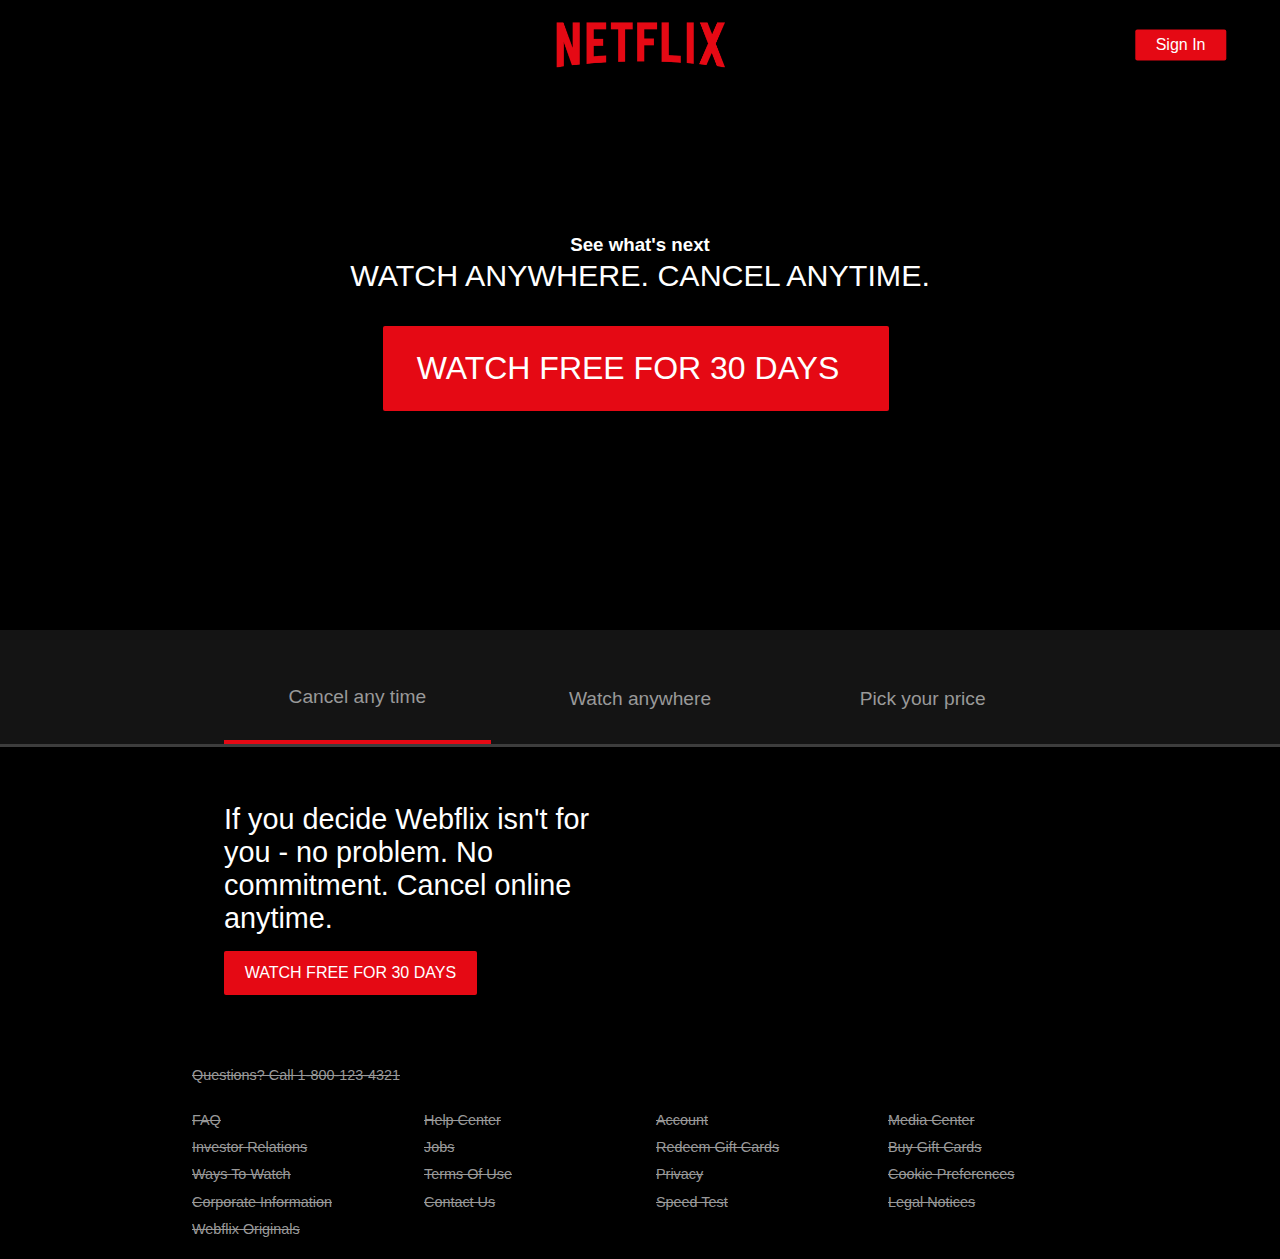
==== index.html @ 85d93639 "Update and rename landingPage.html to index.html" ====
<!DOCTYPE html>
<html lang="en">
<head>
    <meta charset="UTF-8">
    <meta name="viewport" content="width=device-width, initial-scale=1.0">
    <title>Webflix ®</title>

    <script src="https://kit.fontawesome.com/f446c5286b.js" crossorigin="anonymous"></script>
    <link rel="stylesheet" href="webflix.css">

</head>
<body>

    <header class="showcase">
        <div class="showcase-top">
            <img src="nflixlogo.png" alt="" />
            <a href="#" class="btn btn-round">Sign In</a>
        </div>

        <div class="showcase-content">
           <h3>See what's next</h3> 
           <p>Watch anywhere. Cancel anytime.</p>
           <a href="#" class="btn btn-xl">Watch free for 30 days <i class="fas fa-chevron-right btn-icon"></i></a>
        </div>
    </header>

    <section class="tabs">
        <div class="container">
            <div id="tab-1" class="tab-item tab-border">
                <i class="fas fa-door-open fa-3x"></i>
                <p class="hide-sm">Cancel any time</p>
            </div>

            <div id="tab-2" class="tab-item">
                <i class="fas fa-tablet-alt fa-3x"></i>
                <p class="hide-sm">Watch anywhere</p>
            </div>

            <div id="tab-3" class="tab-item">
                <i class="fas fa-tags fa-3x"></i>
                <p class="hide-sm">Pick your price</p>
            </div>
        </div>
    </section>


    <section class="tab-content">
        <div class="container">
            <!-- Tab 1 -->
            <div id="tab-1-content" class="tab-content-item show">
                <div class="tab-1-content-inner">
                    <div>
                        <p class="text-lg">
                            If you decide Webflix isn't for you - no problem. No commitment.
                            Cancel online anytime.
                        </p>
                        <a href="#" class="btn btn-lg">Watch Free For 30 Days</a>
                    </div>
                    <img src="https://i.ibb.co/J2xDJV7/tab-content-1.png" alt="" />
                </div>
            </div>


	<!-- Tab 2 -->
    <div id="tab-2-content" class="tab-content-item">
        <div class="tab-2-content-top">
            <p class="text-lg">
                Watch TV shows and movies anytime, anywhere — personalized for
                you.
            </p>
            <a href="#" class="btn btn-lg">Watch Free For 30 Days</a>
        </div>
        <div class="tab-2-content-bottom">
            <div>
                <img src="https://i.ibb.co/DpdN7Gn/tab-content-2-1.png" alt="" />
                <p class="text-md">
                    Watch on your TV
                </p>
                <p class="text-dark">
                    Smart TVs, PlayStation, Xbox, Chromecast, Apple TV, Blu-ray
                    players and more.
                </p>
            </div>
            <div>
                <img src="https://i.ibb.co/R3r1SPX/tab-content-2-2.png" alt="" />
                <p class="text-md">
                    Watch instantly or download for later
                </p>
                <p class="text-dark">
                    Available on phone and tablet, wherever you go.
                </p>
            </div>
            <div>
                <img src="https://i.ibb.co/gDhnwWn/tab-content-2-3.png" alt="" />
                <p class="text-md">
                    Use any computer
                </p>
                <p class="text-dark">
                    Watch now on Webflix.com.
                </p>
            </div>
        </div>
    </div>




    <!-- Tab 3 -->
    <div id="tab-3-content" class="tab-content-item">
        <div class="text-center">
            <p class="text-lg">
                Choose one plan and watch everything on Webflix !
            </p>
            <a href="#" class="btn btn-lg">Watch "Free of a Fee" For 30 Days</a>
        </div>




    	<table class="table">
		<thead>
		<tr>
			<th></th>
			<th>Basic</th>
			<th>Standard</th>
			<th>Premium</th>
		</tr>
		</thead>
		<tbody>
		<tr>
			<td>Monthly price after free month ends on 6/19/19</td>
			<td>$ 9.99</td>
			<td>$ 13.99</td>
			<td>$ 16.99</td>
		</tr>
		<tr>
			<td>HD Available</td>
			<td><i class="fas fa-times"></i></td>
			<td><i class="fas fa-check"></i></td>
			<td><i class="fas fa-check"></i></td>
		</tr>
		<tr>
			<td>Ultra HD Available</td>
			<td><i class="fas fa-times"></i></td>
			<td><i class="fas fa-times"></i></td>
			<td><i class="fas fa-check"></i></td>
		</tr>
		<tr>
			<td>Screens you can watch on at the same time</td>
			<td>1</td>
			<td>2</td>
			<td>4</td>
		</tr>
		<tr>
			<td>Watch on your laptop, TV, phone and tablet</td>
			<td><i class="fas fa-check"></i></td>
			<td><i class="fas fa-check"></i></td>
			<td><i class="fas fa-check"></i></td>
		</tr>
		<tr>
			<td>Unlimited movies and TV shows</td>
			<td><i class="fas fa-check"></i></td>
			<td><i class="fas fa-check"></i></td>
			<td><i class="fas fa-check"></i></td>
		</tr>
		<tr>
			<td>Cancel anytime</td>
			<td><i class="fas fa-check"></i></td>
			<td><i class="fas fa-check"></i></td>
			<td><i class="fas fa-check"></i></td>
		</tr>
		<tr>
			<td>First month free</td>
			<td><i class="fas fa-check"></i></td>
			<td><i class="fas fa-check"></i></td>
			<td><i class="fas fa-check"></i></td>
		</tr>
	        </tbody>
	      </table>
	     </div>
	  </div>
	</section>



	<footer class="footer">
	<p>Questions? Call 1-800-123-4321</p>
	<div class="footer-cols">
		<ul>
			<li><a href="#">FAQ</a></li>
			<li><a href="#">Investor Relations</a></li>
			<li><a href="#">Ways To Watch</a></li>
			<li><a href="#">Corporate Information</a></li>
			<li><a href="#">Webflix Originals</a></li>
		</ul>
		<ul>
			<li><a href="#">Help Center</a></li>
			<li><a href="#">Jobs</a></li>
			<li><a href="#">Terms Of Use</a></li>
			<li><a href="#">Contact Us</a></li>
		</ul>
		<ul>
			<li><a href="#">Account</a></li>
			<li><a href="#">Redeem Gift Cards</a></li>
			<li><a href="#">Privacy</a></li>
			<li><a href="#">Speed Test</a></li>
		</ul>
		<ul>
			<li><a href="#">Media Center</a></li>
			<li><a href="#">Buy Gift Cards</a></li>
			<li><a href="#">Cookie Preferences</a></li>
			<li><a href="#">Legal Notices</a></li>
		</ul>
	</div>
	</footer>

    <script src="webflix.js"></script>
    
</body>
</html>
---- webflix.css ----
/* Global Styles */
:root {
	--primary-color: #E50914;
	--dark-color: #141414;
	--light-color: #F8F8FF;
}

body::-webkit-scrollbar {
	display: none;
  }
  
  /* Hide scrollbar for IE, Edge and Firefox */
  body {
	-ms-overflow-style: none;  /* IE and Edge */
	scrollbar-width: none;  /* Firefox */
  }

* {
	box-sizing: border-box;
	margin: 0;
	padding: 0;
}

body {
	font-family: 'Arial', sans-serif;
	-webkit-font-smoothing: antialiased;
	background: #000;
	color: #999;
}

ul {
	list-style: none;
}

h1,
h2,
h3,
h4 {
	color: #fff;
}

a {
	color: #fff;
	text-decoration: none;
}

p {
	margin: 0.5rem 0;
}

img {
	width: 100%;
}

.showcase {
	width: 100%;
	height: 70vh;
	position: relative;
	background: url('https://i.ibb.co/vXqDmnh/background.jpg') no-repeat center center/cover;
}

.showcase::after {
	content: '';
	position: absolute;
	top: 0;
	left: 0;
	width: 100%;
	height: 100%;
	z-index: 1;
	background: rgba(0, 0, 0, 0.6);
	box-shadow: inset 120px 100px 250px #000000, inset -120px -100px 250px #000000;
}

.showcase-top {
	position: relative;
	z-index: 2;
	height: 90px;
}

.showcase-top img {
	width: 170px;
	position: absolute;
	top: 50%;
	left: 50%;
	transform: translate(-50%, -50%);
	margin-left: 0;
}

.showcase-top a {
	position: absolute;
	top: 50%;
	right: 0;
	transform: translate(-50%, -50%);
}

.showcase-content {
	position: relative;
	z-index: 2;
	width: 65%;
	margin: auto;
	display: flex;
	flex-direction: column;
	justify-content: center;
	align-items: center;
	text-align: center;
	margin-top: 9rem;
}

.showcase-content h1 {
	font-weight: 700;
	font-size: 5.2rem;
	line-height: 1.1;
	margin: 0 0 4rem;
}

.showcase-content p {
	text-transform: uppercase;
	color: #fff;
	font-weight: 400;
	font-size: 1.9rem;
	line-height: 1.25;
	margin: 0 0 2rem;
}

/* Tabs */
.tabs {
	background: var(--dark-color);
	padding-top: 1rem;
	border-bottom: 3px solid #3d3d3d;
	border-right: none;
}

.tabs .container {
	display: grid;
	grid-template-columns: repeat(3, 1fr);
	grid-gap: 1rem;
	align-items: center;
	justify-content: center;
	text-align: center;
}

.tabs p {
	font-size: 1.2rem;
	padding-top: 0.5rem;
}

.tabs .container > div {
	padding: 1.5rem 0;
}

.tabs .container > div:hover {
	color: #fff;
	cursor: pointer;
}

.tab-border {
	border-bottom: var(--primary-color) 4px solid;
}

/* Tab Content */
.tab-content {
	padding: 3rem 0;
	background: #000;
	color: #fff;
}

/* Hide initial content */
#tab-1-content,
#tab-2-content,
#tab-3-content {
	display: none;
	opacity: 0;
}

.show {
	display: block !important;
	opacity: 1 !important;
	transition: all 1000 ease-in;
}

#tab-1-content .tab-1-content-inner {
	display: grid;
	grid-template-columns: repeat(2, 1fr);
	grid-gap: 2rem;
	align-items: center;
	justify-content: center;
}

#tab-2-content .tab-2-content-top {
	display: grid;
	grid-template-columns: 2fr 1fr;
	grid-gap: 1rem;
	justify-content: center;
	align-items: center;
}

#tab-2-content .tab-2-content-bottom {
	margin-top: 2rem;
	display: grid;
	grid-template-columns: repeat(3, 1fr);
	grid-gap: 2rem;
	text-align: center;
}

.table {
	width: 100%;
	margin-top: 2rem;
	border-collapse: collapse;
	border-spacing: 0;
}

.table thead th {
	text-transform: uppercase;
	padding: 0.8rem;
}

.table tbody {
	display: table-row-group;
	vertical-align: middle;
	border-color: inherit;
}

.table tbody tr td {
	color: #999;
	padding: 0.8rem 1.2rem;
	text-align: center;
}

.table tbody tr td:first-child {
	text-align: left;
}

.table tbody tr:nth-child(odd) {
	background: #222;
}

.footer {
	max-width: 70%;
	margin: 1rem auto;
	overflow: auto;
}

.footer,
.footer a {
	color: #999;
	font-size: 0.9rem;
	text-decoration: line-through;
}

.footer p {
	margin-bottom: 1.5rem;
}

.footer .footer-cols {
	display: grid;
	grid-template-columns: repeat(4, 1fr);
	grid-gap: 2rem;
}

.footer li {
	line-height: 1.9;
}

.footer .lang-select {
	margin-top: 2rem;
	color: #999;
	background-color: #000;
	background-image: none;
	border: 1px solid #333;
	padding: 1rem 1.2rem;
	border-radius: 5px;
}

/* Container */
.container {
	max-width: 70%;
	margin: auto;
	overflow: hidden;
	padding: 0 2rem;
}

/* Text Styles */
.text-xl {
	font-size: 2rem;
}

.text-lg {
	font-size: 1.8rem;
	margin-bottom: 1rem;
}

.text-md {
	margin-bottom: 1.5rem;
	font-size: 1.2rem;
}

.text-center {
	text-align: center;
}

.text-dark {
	color: #999;
}

/* Buttons */
.btn {
	display: inline-block;
	background: var(--primary-color);
	color: #fff;
	padding: 0.4rem 1.3rem;
	font-size: 1rem;
	text-align: center;
	border: none;
	cursor: pointer;
	margin-right: 0.5rem;
	transition: opacity 0.2s ease-in;
	outline: none;
	box-shadow: 0 1px 0 rgba(0, 0, 0, 0.45);
	border-radius: 2px;
}

.btn:hover {
	opacity: 0.9;
}

.btn-rounded {
	border-radius: 5px;
}

.btn-xl {
	font-size: 2rem;
	padding: 1.5rem 2.1rem;
	text-transform: uppercase;
}

.btn-lg {
	font-size: 1rem;
	padding: 0.8rem 1.3rem;
	text-transform: uppercase;
}

.btn-icon {
	margin-left: 1rem;
}

@media (max-width: 960px) {

		.showcase {
		height: 70vh;
	}

	.hide-sm {
		display: none;
	}

	.showcase-top img {
		top: 30%;
		left: 5%;
		transform: translate(0);
	}

	.showcase-content h1 {
		font-size: 3.7rem;
		line-height: 1;
	}

	.showcase-content p {
		font-size: 1.5rem;
	}

	.footer .footer-cols {
		grid-template-columns: repeat(2, 1fr);
	}

	.btn-xl {
		font-size: 1.5rem;
		padding: 1.4rem 2rem;
		text-transform: uppercase;
	}

	.text-xl {
		font-size: 1.5rem;
	}

	.text-lg {
		font-size: 1.3rem;
		margin-bottom: 1rem;
	}

	.text-md {
		margin-bottom: 1rem;
		font-size: 1.2rem;
	}
}

@media (max-width: 700px) {
	.showcase::after {
		background: rgba(0, 0, 0, 0.6);
		box-shadow: inset 80px 80px 150px #000000, inset -80px -80px 150px #000000;
	}

	.showcase-content h1 {
		font-size: 2.5rem;
		line-height: 1;
	}

	.showcase-content p {
		font-size: 1rem;
	}

	#tab-1-content .tab-1-content-inner {
		grid-template-columns: 1fr;
		text-align: center;
	}

	#tab-2-content .tab-2-content-top {
		display: block;
		text-align: center;
	}

	#tab-2-content .tab-2-content-bottom {
		margin-top: 2rem;
		display: grid;
		grid-template-columns: 1fr;
		grid-gap: 2rem;
		text-align: center;
	}

	.btn-xl {
		font-size: 1rem;
		padding: 1.2rem 1.6rem;
		text-transform: uppercase;
	}
}

@media(max-height: 600px) {
  .showcase-content {
	margin-top: 3rem;
}
}
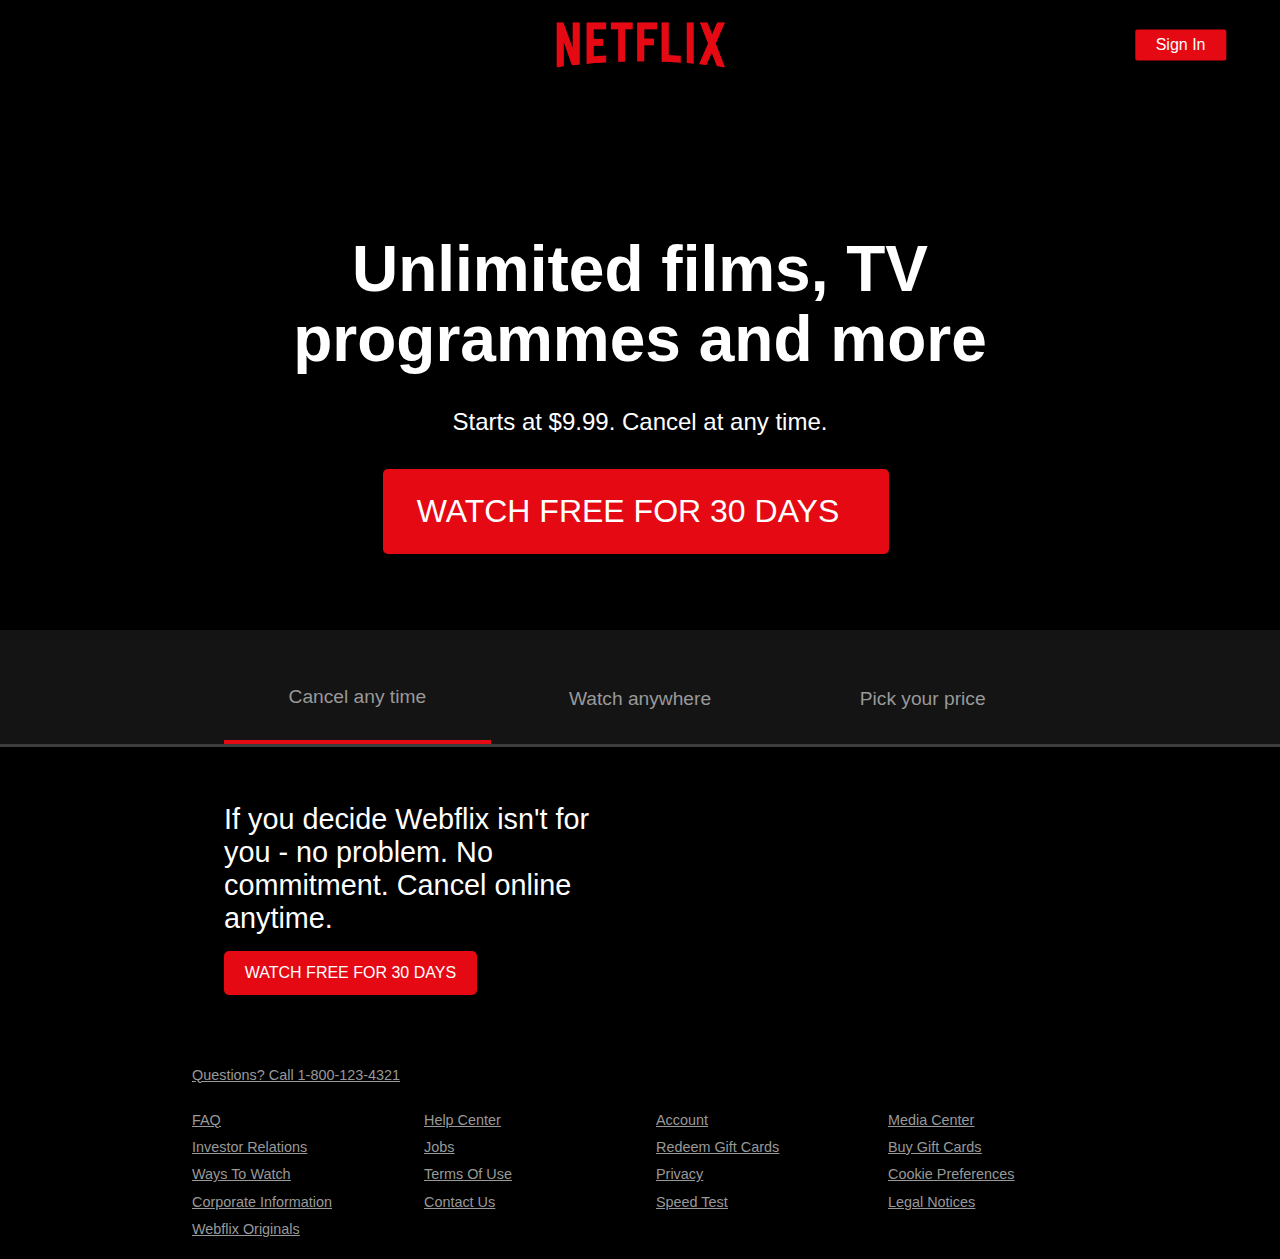
==== commit 81cdffe1: "Add files via upload" ====
--- a/index.html
+++ b/index.html
@@ -18,8 +18,10 @@
         </div>
 
         <div class="showcase-content">
-           <h3>See what's next</h3> 
-           <p>Watch anywhere. Cancel anytime.</p>
+           <!-- <h3>See what's next</h3> -->
+           <h1>Unlimited films, TV</br> programmes and more</h1>
+           <p>Starts at $9.99. Cancel at any time.</p>
+           <!-- <p>Watch anywhere. Cancel anytime.</p> -->
            <a href="#" class="btn btn-xl">Watch free for 30 days <i class="fas fa-chevron-right btn-icon"></i></a>
         </div>
     </header>
--- a/webflix.css
+++ b/webflix.css
@@ -46,6 +46,7 @@
 
 p {
 	margin: 0.5rem 0;
+	
 }
 
 img {
@@ -108,18 +109,20 @@
 
 .showcase-content h1 {
 	font-weight: 700;
-	font-size: 5.2rem;
+	font-size: 4rem;
 	line-height: 1.1;
-	margin: 0 0 4rem;
+	margin: 0 0 2rem;
+	/* background: hotpink; */
 }
 
 .showcase-content p {
-	text-transform: uppercase;
+	/* text-transform: uppercase; */
 	color: #fff;
 	font-weight: 400;
-	font-size: 1.9rem;
+	font-size: 1.5rem;
 	line-height: 1.25;
 	margin: 0 0 2rem;
+	/* background: gold; */
 }
 
 /* Tabs */
@@ -244,7 +247,7 @@
 .footer a {
 	color: #999;
 	font-size: 0.9rem;
-	text-decoration: line-through;
+	text-decoration: underline;
 }
 
 .footer p {
@@ -331,12 +334,14 @@
 	font-size: 2rem;
 	padding: 1.5rem 2.1rem;
 	text-transform: uppercase;
+	border-radius: 5px;
 }
 
 .btn-lg {
 	font-size: 1rem;
 	padding: 0.8rem 1.3rem;
 	text-transform: uppercase;
+	border-radius: 5px;
 }
 
 .btn-icon {
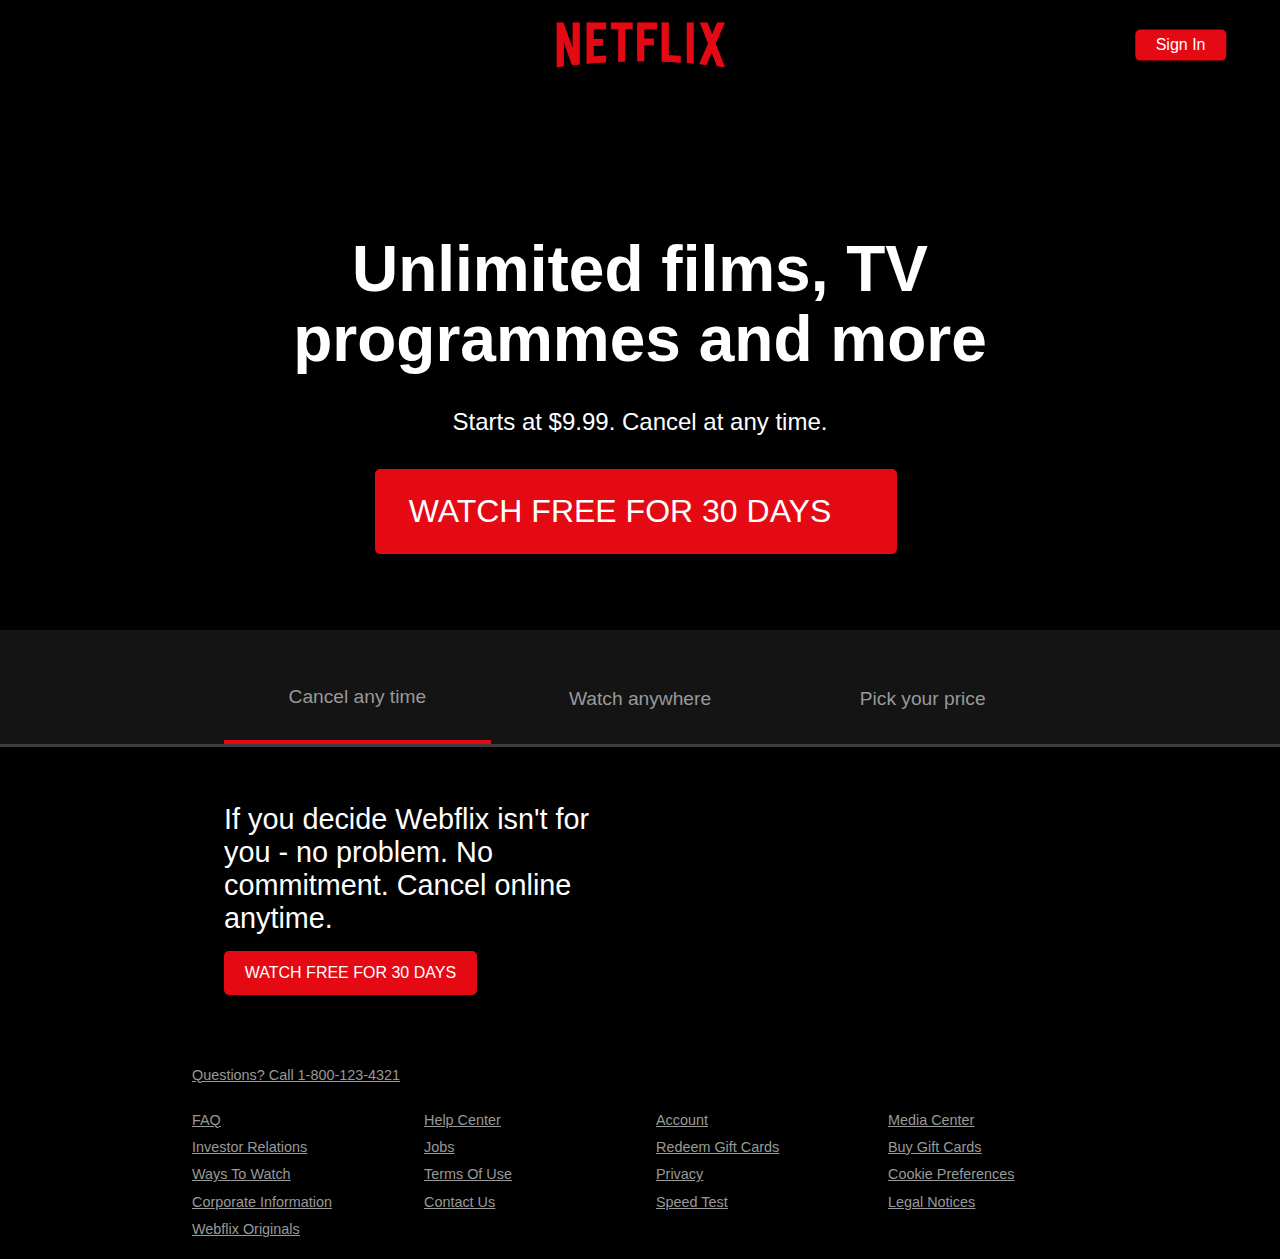
==== commit 0116cfe0: "Add files via upload" ====
--- a/index.html
+++ b/index.html
@@ -76,29 +76,29 @@
             <div>
                 <img src="https://i.ibb.co/DpdN7Gn/tab-content-2-1.png" alt="" />
                 <p class="text-md">
-                    Watch on your TV
+	            Enjoy on your TV
                 </p>
                 <p class="text-dark">
-                    Smart TVs, PlayStation, Xbox, Chromecast, Apple TV, Blu-ray
-                    players and more.
+                    Watch on smart TVs, PlayStation, Xbox, Chromecast, Apple TV, Blu-ray players and more.
                 </p>
             </div>
             <div>
                 <img src="https://i.ibb.co/R3r1SPX/tab-content-2-2.png" alt="" />
                 <p class="text-md">
-                    Watch instantly or download for later
+                    Download your programmes to watch offline
                 </p>
                 <p class="text-dark">
-                    Available on phone and tablet, wherever you go.
+                    Save your favourites easily and always have something to watch.
                 </p>
             </div>
             <div>
                 <img src="https://i.ibb.co/gDhnwWn/tab-content-2-3.png" alt="" />
                 <p class="text-md">
-                    Use any computer
+                    Watch everywhere
                 </p>
                 <p class="text-dark">
-                    Watch now on Webflix.com.
+		    Stream unlimited films and TV programmes on your phone, tablet, laptop and TV.
+                    <!-- Watch now on Webflix.com.-->
                 </p>
             </div>
         </div>
--- a/webflix.css
+++ b/webflix.css
@@ -92,6 +92,7 @@
 	top: 50%;
 	right: 0;
 	transform: translate(-50%, -50%);
+	border-radius: 5px;
 }
 
 .showcase-content {
@@ -163,7 +164,7 @@
 /* Tab Content */
 .tab-content {
 	padding: 3rem 0;
-	background: #000;
+	background: #010101;
 	color: #fff;
 }
 
@@ -345,7 +346,7 @@
 }
 
 .btn-icon {
-	margin-left: 1rem;
+	margin-left: 2rem;
 }
 
 @media (max-width: 960px) {
